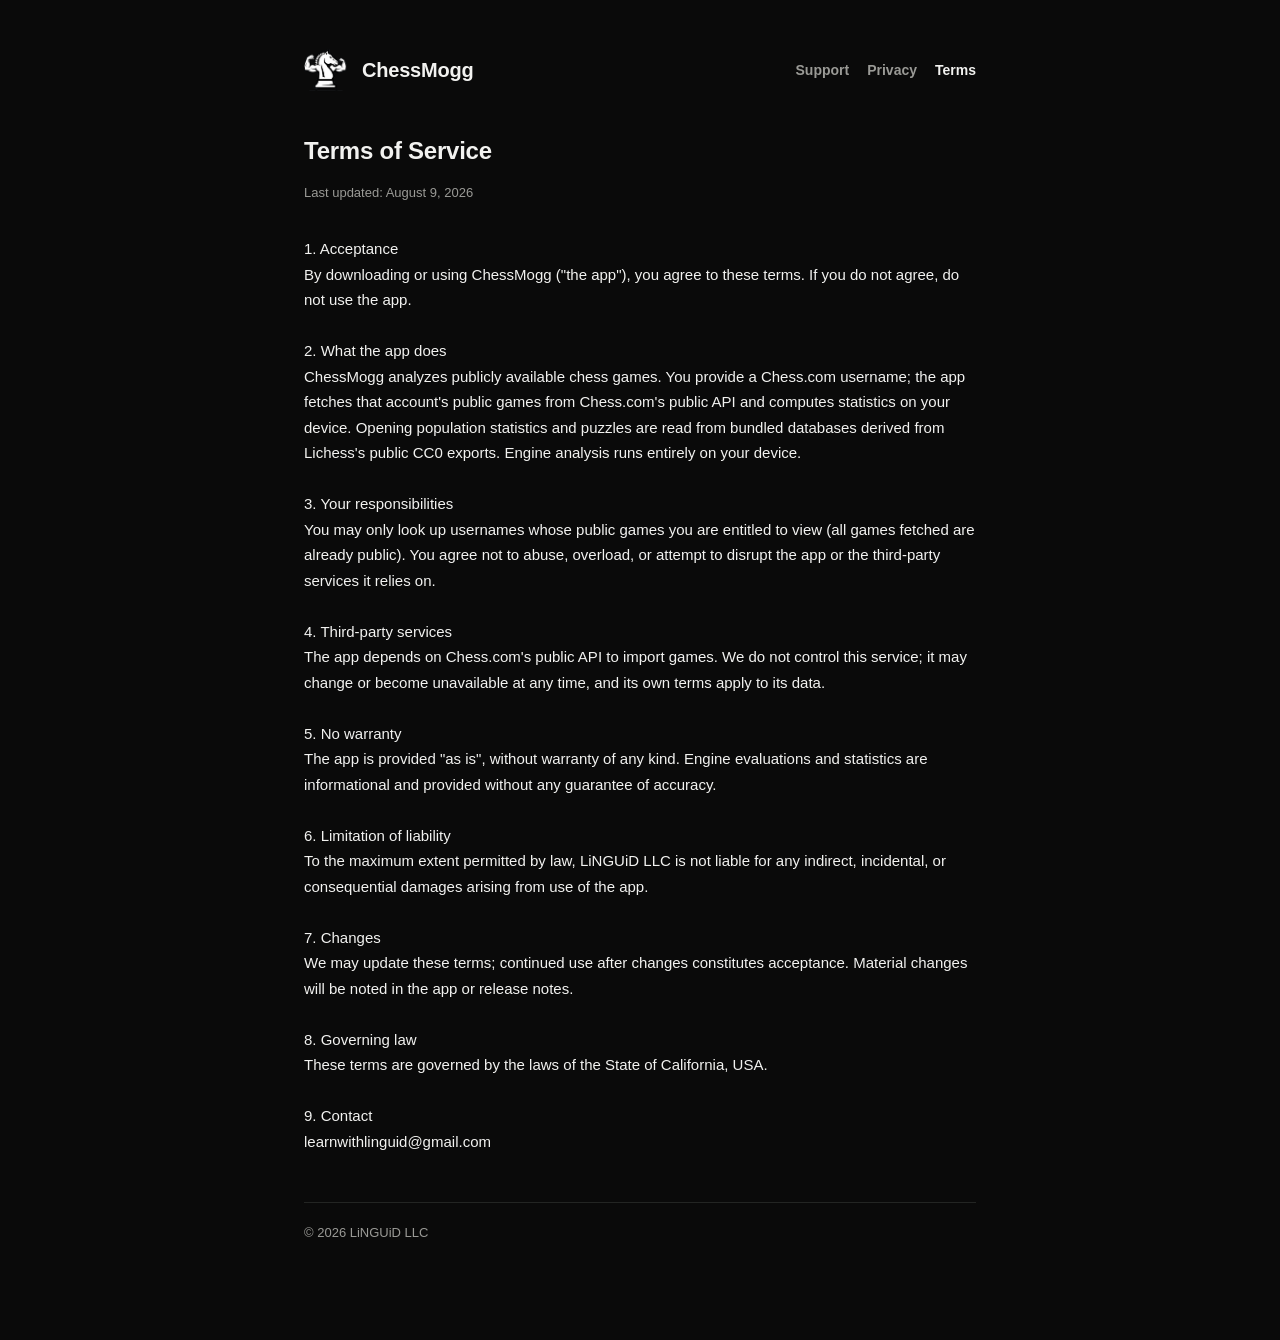
==== terms.html @ e25f0df8 "ChessMogg support, privacy, and terms pages" ====
<!doctype html>
<html lang="en">
<head>
<meta charset="utf-8">
<meta name="viewport" content="width=device-width, initial-scale=1">
<title>ChessMogg — Terms of Service</title>
<link rel="icon" href="logo.png">
<link rel="stylesheet" href="style.css">
</head>
<body>
<div class="wrap legal">
  <header class="top">
    <img src="logo.png" alt="ChessMogg">
    <div class="name">ChessMogg</div>
    <nav class="top-links">
      <a href="index.html">Support</a>
      <a href="privacy.html">Privacy</a>
      <a href="terms.html" class="active">Terms</a>
    </nav>
  </header>

  <h1>Terms of Service</h1>
  <p class="updated">Last updated: August 9, 2026</p>

  <pre>1. Acceptance
By downloading or using ChessMogg ("the app"), you agree to these terms. If you do not agree, do not use the app.

2. What the app does
ChessMogg analyzes publicly available chess games. You provide a Chess.com username; the app fetches that account's public games from Chess.com's public API and computes statistics on your device. Opening population statistics and puzzles are read from bundled databases derived from Lichess's public CC0 exports. Engine analysis runs entirely on your device.

3. Your responsibilities
You may only look up usernames whose public games you are entitled to view (all games fetched are already public). You agree not to abuse, overload, or attempt to disrupt the app or the third-party services it relies on.

4. Third-party services
The app depends on Chess.com's public API to import games. We do not control this service; it may change or become unavailable at any time, and its own terms apply to its data.

5. No warranty
The app is provided "as is", without warranty of any kind. Engine evaluations and statistics are informational and provided without any guarantee of accuracy.

6. Limitation of liability
To the maximum extent permitted by law, LiNGUiD LLC is not liable for any indirect, incidental, or consequential damages arising from use of the app.

7. Changes
We may update these terms; continued use after changes constitutes acceptance. Material changes will be noted in the app or release notes.

8. Governing law
These terms are governed by the laws of the State of California, USA.

9. Contact
learnwithlinguid@gmail.com</pre>

  <footer>
    &copy; 2026 LiNGUiD LLC
  </footer>
</div>
</body>
</html>
---- style.css ----
:root {
  color-scheme: dark;
  --bg: #0a0a0a;
  --panel: #141614;
  --text: #f2f2f0;
  --muted: #9a9a96;
  --accent: #3ba55c;
  --divider: #232523;
}

* { box-sizing: border-box; }

body {
  margin: 0;
  background: var(--bg);
  color: var(--text);
  font-family: -apple-system, BlinkMacSystemFont, "Segoe UI", Roboto, Helvetica, Arial, sans-serif;
  line-height: 1.6;
}

.wrap {
  max-width: 720px;
  margin: 0 auto;
  padding: 48px 24px 96px;
}

header.top {
  display: flex;
  align-items: center;
  gap: 14px;
  margin-bottom: 40px;
}

header.top img {
  width: 44px;
  height: 44px;
  border-radius: 11px;
  object-fit: cover;
}

header.top .name {
  font-size: 20px;
  font-weight: 800;
  letter-spacing: -0.01em;
}

nav.top-links {
  margin-left: auto;
  display: flex;
  gap: 18px;
}

nav.top-links a {
  color: var(--muted);
  text-decoration: none;
  font-size: 14px;
  font-weight: 600;
}

nav.top-links a:hover,
nav.top-links a.active {
  color: var(--text);
}

h1 {
  font-size: 30px;
  font-weight: 800;
  letter-spacing: -0.01em;
  margin: 0 0 6px;
}

.subtitle {
  color: var(--muted);
  font-size: 16px;
  margin: 0 0 36px;
}

.card {
  background: var(--panel);
  border: 1px solid var(--divider);
  border-radius: 16px;
  padding: 24px;
  margin-bottom: 20px;
}

.card h2 {
  font-size: 15px;
  text-transform: uppercase;
  letter-spacing: 0.06em;
  color: var(--accent);
  margin: 0 0 10px;
}

.card p { margin: 0 0 10px; }
.card p:last-child { margin-bottom: 0; }

a.email {
  color: var(--accent);
  font-weight: 700;
  text-decoration: none;
}
a.email:hover { text-decoration: underline; }

.legal h1 { font-size: 24px; }
.legal .updated { color: var(--muted); font-size: 13px; margin-bottom: 32px; }
.legal pre {
  white-space: pre-wrap;
  font-family: inherit;
  font-size: 15px;
  line-height: 1.7;
}

footer {
  margin-top: 48px;
  padding-top: 20px;
  border-top: 1px solid var(--divider);
  color: var(--muted);
  font-size: 13px;
}
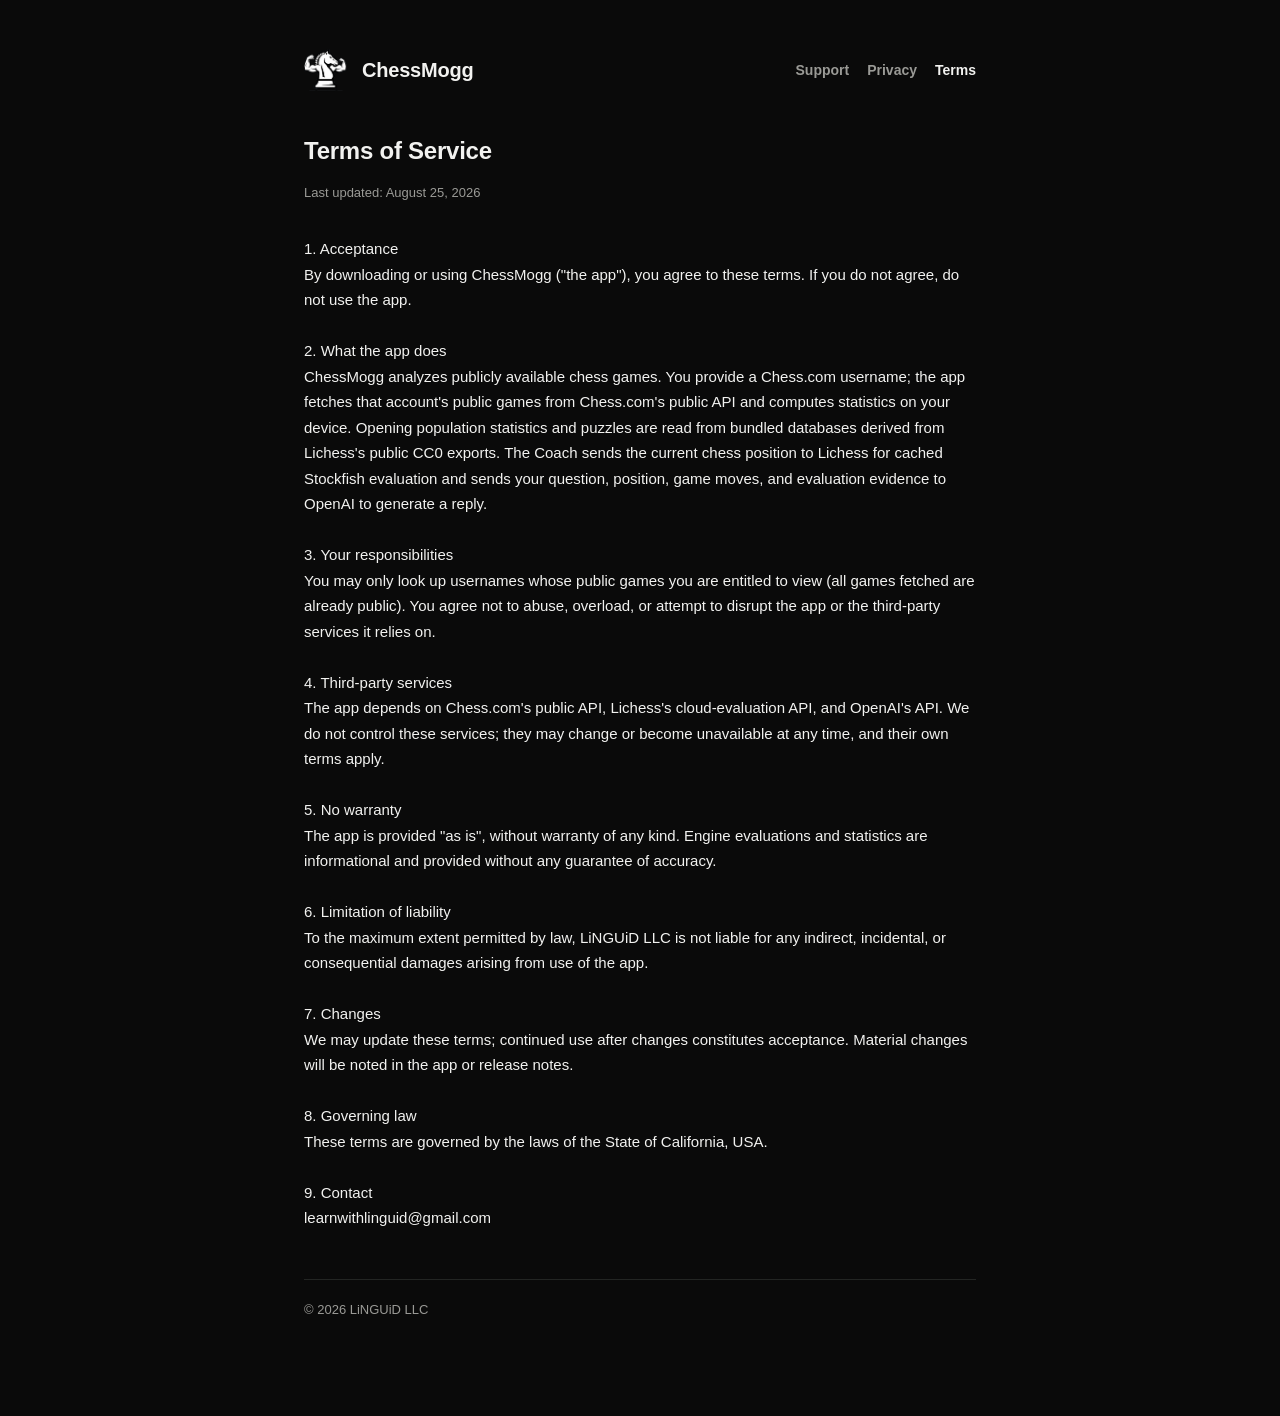
==== commit 710537b9: "Update ChessMogg legal disclosures for mobile Coach" ====
--- a/terms.html
+++ b/terms.html
@@ -20,19 +20,19 @@
   </header>
 
   <h1>Terms of Service</h1>
-  <p class="updated">Last updated: August 9, 2026</p>
+  <p class="updated">Last updated: August 25, 2026</p>
 
   <pre>1. Acceptance
 By downloading or using ChessMogg ("the app"), you agree to these terms. If you do not agree, do not use the app.
 
 2. What the app does
-ChessMogg analyzes publicly available chess games. You provide a Chess.com username; the app fetches that account's public games from Chess.com's public API and computes statistics on your device. Opening population statistics and puzzles are read from bundled databases derived from Lichess's public CC0 exports. Engine analysis runs entirely on your device.
+ChessMogg analyzes publicly available chess games. You provide a Chess.com username; the app fetches that account's public games from Chess.com's public API and computes statistics on your device. Opening population statistics and puzzles are read from bundled databases derived from Lichess's public CC0 exports. The Coach sends the current chess position to Lichess for cached Stockfish evaluation and sends your question, position, game moves, and evaluation evidence to OpenAI to generate a reply.
 
 3. Your responsibilities
 You may only look up usernames whose public games you are entitled to view (all games fetched are already public). You agree not to abuse, overload, or attempt to disrupt the app or the third-party services it relies on.
 
 4. Third-party services
-The app depends on Chess.com's public API to import games. We do not control this service; it may change or become unavailable at any time, and its own terms apply to its data.
+The app depends on Chess.com's public API, Lichess's cloud-evaluation API, and OpenAI's API. We do not control these services; they may change or become unavailable at any time, and their own terms apply.
 
 5. No warranty
 The app is provided "as is", without warranty of any kind. Engine evaluations and statistics are informational and provided without any guarantee of accuracy.
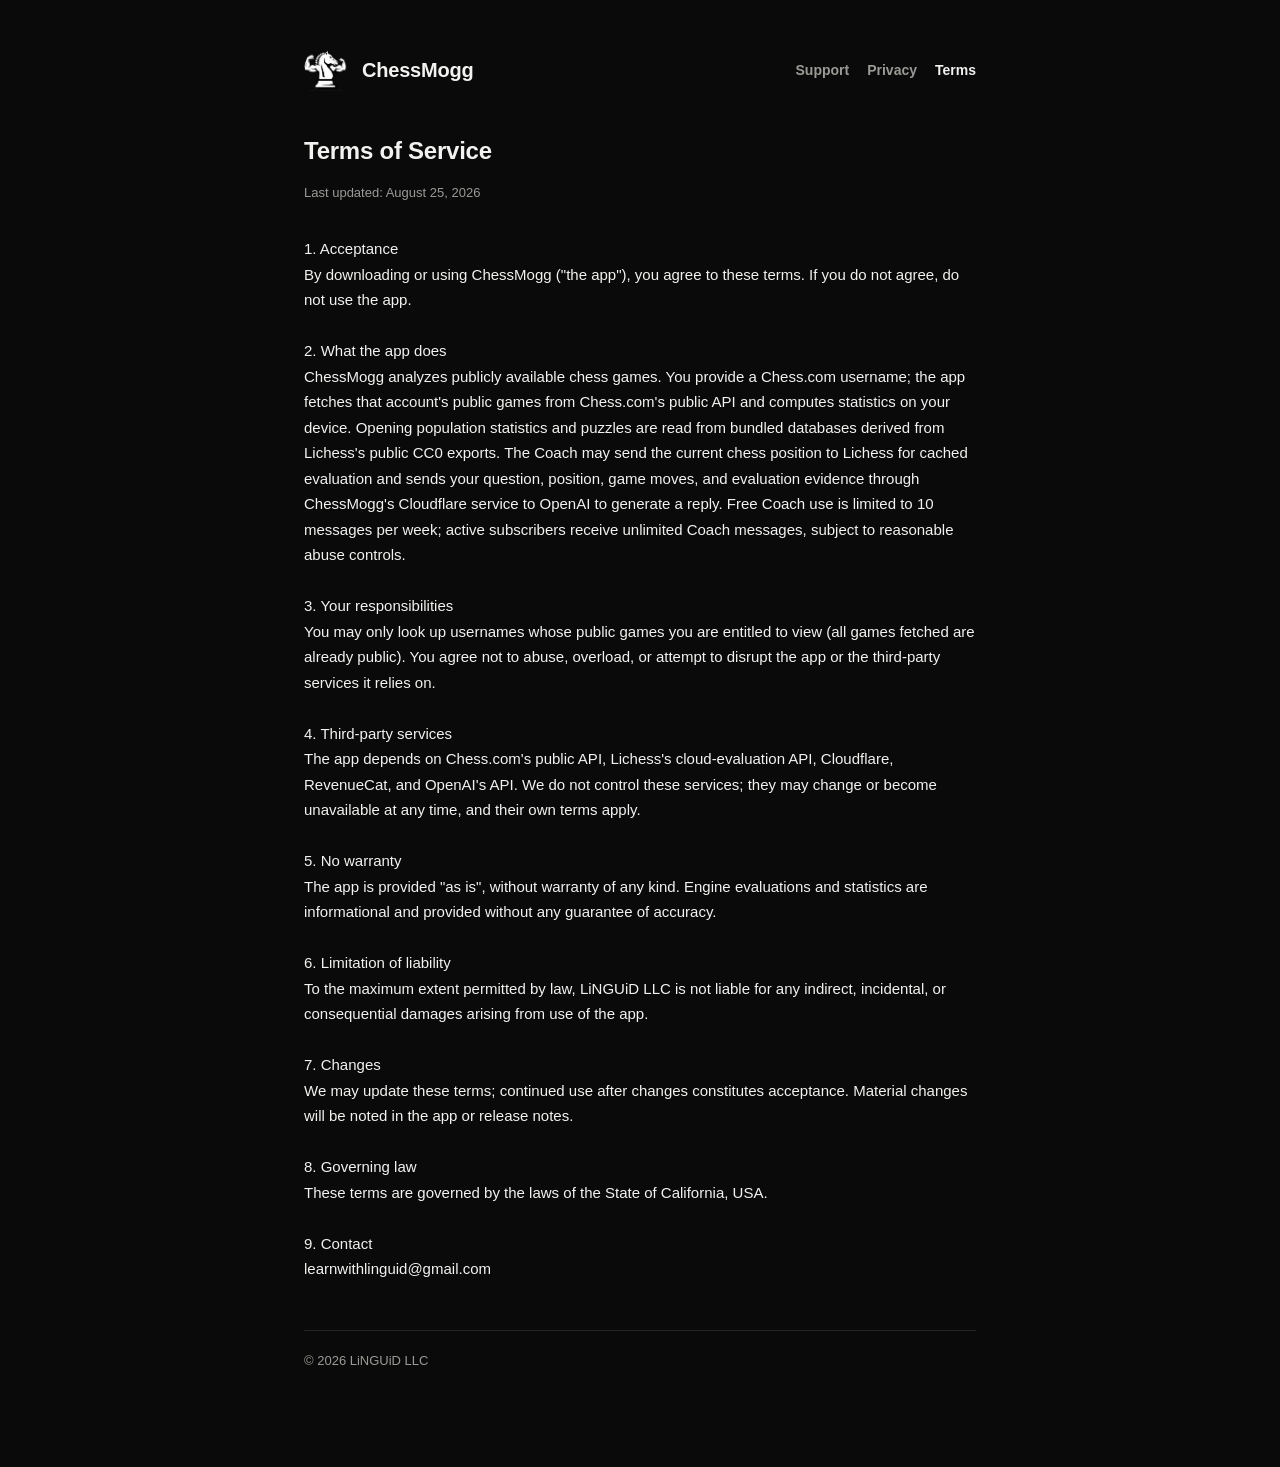
==== commit f8519218: "Update Coach privacy and service terms" ====
--- a/terms.html
+++ b/terms.html
@@ -26,13 +26,13 @@
 By downloading or using ChessMogg ("the app"), you agree to these terms. If you do not agree, do not use the app.
 
 2. What the app does
-ChessMogg analyzes publicly available chess games. You provide a Chess.com username; the app fetches that account's public games from Chess.com's public API and computes statistics on your device. Opening population statistics and puzzles are read from bundled databases derived from Lichess's public CC0 exports. The Coach sends the current chess position to Lichess for cached Stockfish evaluation and sends your question, position, game moves, and evaluation evidence to OpenAI to generate a reply.
+ChessMogg analyzes publicly available chess games. You provide a Chess.com username; the app fetches that account's public games from Chess.com's public API and computes statistics on your device. Opening population statistics and puzzles are read from bundled databases derived from Lichess's public CC0 exports. The Coach may send the current chess position to Lichess for cached evaluation and sends your question, position, game moves, and evaluation evidence through ChessMogg's Cloudflare service to OpenAI to generate a reply. Free Coach use is limited to 10 messages per week; active subscribers receive unlimited Coach messages, subject to reasonable abuse controls.
 
 3. Your responsibilities
 You may only look up usernames whose public games you are entitled to view (all games fetched are already public). You agree not to abuse, overload, or attempt to disrupt the app or the third-party services it relies on.
 
 4. Third-party services
-The app depends on Chess.com's public API, Lichess's cloud-evaluation API, and OpenAI's API. We do not control these services; they may change or become unavailable at any time, and their own terms apply.
+The app depends on Chess.com's public API, Lichess's cloud-evaluation API, Cloudflare, RevenueCat, and OpenAI's API. We do not control these services; they may change or become unavailable at any time, and their own terms apply.
 
 5. No warranty
 The app is provided "as is", without warranty of any kind. Engine evaluations and statistics are informational and provided without any guarantee of accuracy.
